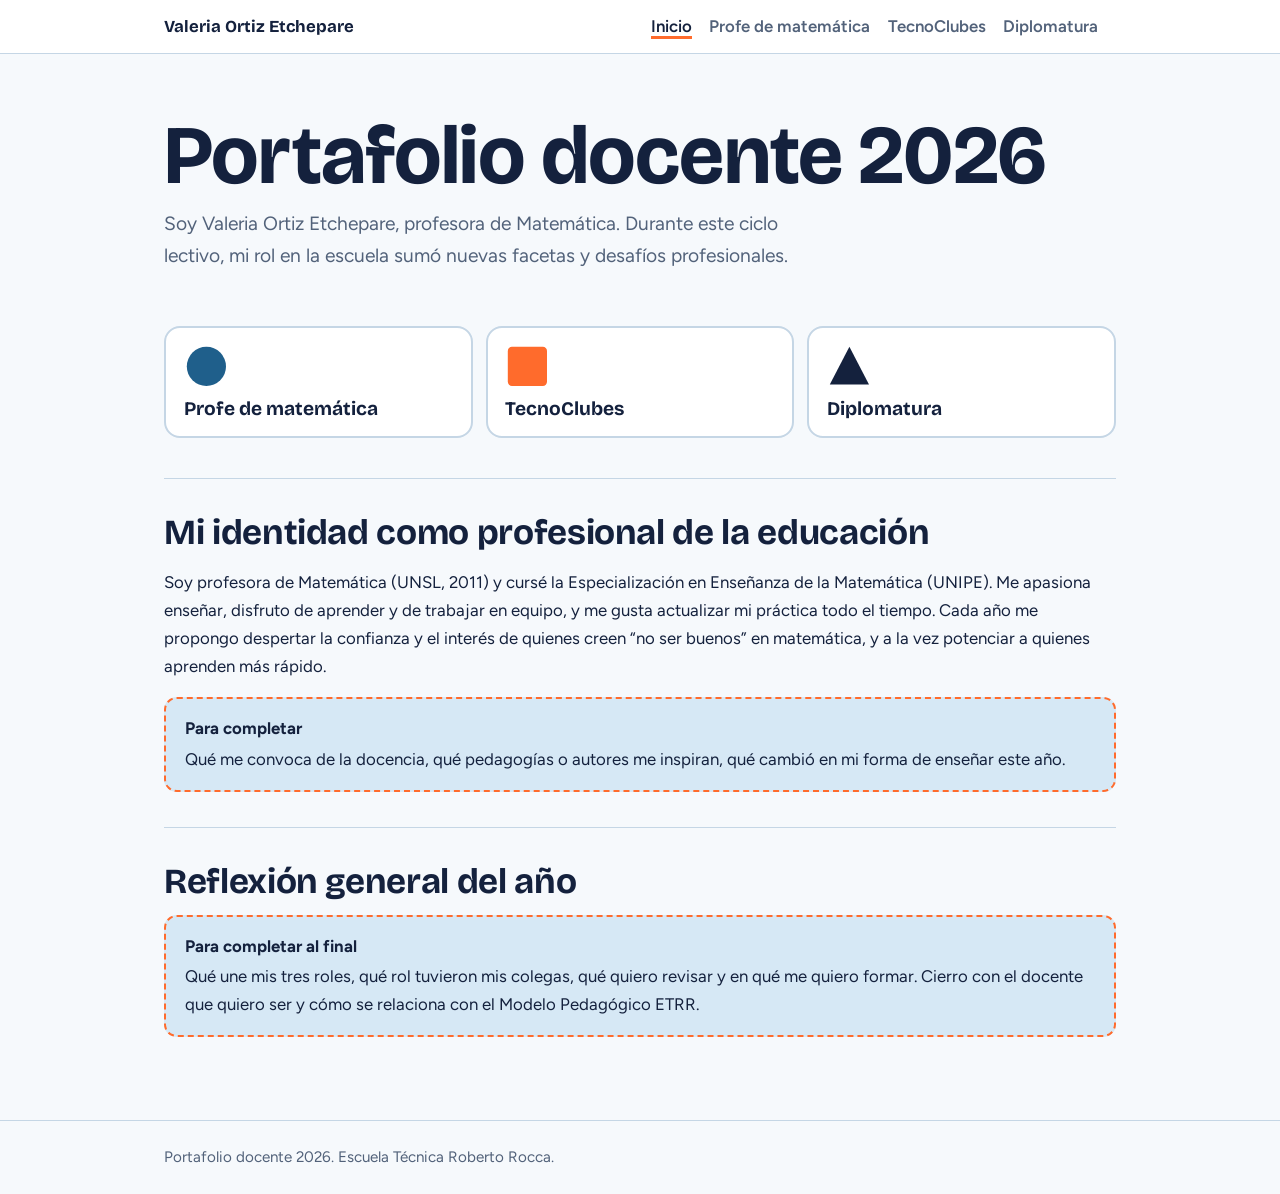
==== index.html @ b4c23781 "Add files via upload" ====
<!doctype html><html lang="es"><head><meta charset="utf-8"><meta name="viewport" content="width=device-width,initial-scale=1"><title>Portafolio docente 2026 - Ortiz Etchepare</title><link rel="preconnect" href="https://fonts.googleapis.com"><link rel="preconnect" href="https://fonts.gstatic.com" crossorigin><link href="https://fonts.googleapis.com/css2?family=Bricolage+Grotesque:wght@600;800&family=Figtree:wght@400;600&display=swap" rel="stylesheet"><link rel="stylesheet" href="styles.css"></head><body>
<header class="top"><div class="wrap"><a class="brand" href="index.html">Valeria Ortiz Etchepare</a><nav aria-label="Principal"><a href="index.html" aria-current="page">Inicio</a><a href="matematica.html">Profe de matemática</a><a href="tecnoclubes.html">TecnoClubes</a><a href="diplomatura.html">Diplomatura</a></nav></div></header>
<main class="wrap"><div class="hero"><h1>Portafolio docente 2026</h1><p>Soy Valeria Ortiz Etchepare, profesora de Matemática. Durante este ciclo lectivo, mi rol en la escuela sumó nuevas facetas y desafíos profesionales.</p></div>
<div class="roles">
<a class="role" href="matematica.html"><svg viewBox="0 0 64 64" aria-hidden="true"><circle cx="32" cy="32" r="28" fill="#1f5f8b"/></svg><strong>Profe de matemática</strong></a>
<a class="role" href="tecnoclubes.html"><svg viewBox="0 0 64 64" aria-hidden="true"><rect x="4" y="4" width="56" height="56" rx="6" fill="#ff6b2c"/></svg><strong>TecnoClubes</strong></a>
<a class="role" href="diplomatura.html"><svg viewBox="0 0 64 64" aria-hidden="true"><polygon points="32,4 60,58 4,58" fill="#14213d"/></svg><strong>Diplomatura</strong></a></div>
<section class="block" id="identidad"><h2>Mi identidad como profesional de la educación</h2>
<p>Soy profesora de Matemática (UNSL, 2011) y cursé la Especialización en Enseñanza de la Matemática (UNIPE). Me apasiona enseñar, disfruto de aprender y de trabajar en equipo, y me gusta actualizar mi práctica todo el tiempo. Cada año me propongo despertar la confianza y el interés de quienes creen “no ser buenos” en matemática, y a la vez potenciar a quienes aprenden más rápido.</p>
<div class="pend"><b>Para completar</b>Qué me convoca de la docencia, qué pedagogías o autores me inspiran, qué cambió en mi forma de enseñar este año.</div></section>
<section class="block" id="reflexion"><h2>Reflexión general del año</h2>
<div class="pend"><b>Para completar al final</b>Qué une mis tres roles, qué rol tuvieron mis colegas, qué quiero revisar y en qué me quiero formar. Cierro con el docente que quiero ser y cómo se relaciona con el Modelo Pedagógico ETRR.</div></section></main>
<footer><div class="wrap">Portafolio docente 2026. Escuela Técnica Roberto Rocca.</div></footer></body></html>
---- styles.css ----
:root{--ink:#14213d;--blue:#1f5f8b;--sky:#d6e8f5;--paper:#f6f9fc;--white:#fff;--orange:#ff6b2c;--muted:#52627a;--line:#c5d6e5;
--f-head:"Bricolage Grotesque",system-ui,sans-serif;--f-body:"Figtree",system-ui,sans-serif}
@media (prefers-color-scheme:dark){:root:not([data-theme="light"]){--ink:#eaf2fa;--blue:#7fb8e0;--sky:#1b2d44;--paper:#0f1a2b;--white:#16253b;--orange:#ff8a57;--muted:#9fb2c8;--line:#2c4260}}
*{box-sizing:border-box}html{scroll-behavior:smooth}
body{margin:0;background:var(--paper);color:var(--ink);font:1.05rem/1.65 var(--f-body)}
a{color:var(--blue)}a:focus-visible,summary:focus-visible{outline:3px solid var(--orange);outline-offset:3px;border-radius:4px}
.wrap{max-width:62rem;margin:0 auto;padding:0 1.25rem}
header.top{border-bottom:1px solid var(--line);background:var(--white)}
header.top .wrap{display:flex;flex-wrap:wrap;gap:.5rem 1.5rem;align-items:center;justify-content:space-between;padding-top:.8rem;padding-bottom:.8rem}
.brand{font:700 1.05rem var(--f-head);text-decoration:none;color:var(--ink)}
nav a{margin-right:1.1rem;text-decoration:none;color:var(--muted);font-weight:600}
nav a:hover,nav a[aria-current]{color:var(--ink);border-bottom:3px solid var(--orange)}
h1,h2,h3{font-family:var(--f-head);line-height:1.1;letter-spacing:-.01em}
h1{font-size:clamp(2.6rem,8vw,5.2rem);margin:0 0 .4rem}
h2{font-size:clamp(1.6rem,4vw,2.2rem);margin:0 0 .8rem}h3{font-size:1.2rem;margin:0 0 .4rem}
.hero{padding:3.5rem 0 2rem}.hero p{max-width:40rem;color:var(--muted);font-size:1.2rem;margin:.2rem 0}
.roles{display:grid;gap:.8rem;grid-template-columns:repeat(auto-fit,minmax(11rem,1fr));margin:1.2rem 0 2.5rem}
.role{display:flex;flex-direction:column;gap:.5rem;padding:1rem 1.1rem;border-radius:1rem;background:var(--white);border:2px solid var(--line);text-decoration:none;color:var(--ink);transition:border-color .2s,transform .2s}
.role:hover,.role:focus-visible{border-color:var(--orange);transform:translateY(-4px)}
.role svg{width:2.8rem;height:2.8rem}.role strong{font:700 1.2rem var(--f-head)}.role span{color:var(--muted)}
.role .go{margin-top:auto;font-weight:700;color:var(--blue)}
section.block{padding:2.2rem 0;border-top:1px solid var(--line)}
.pend{border:2px dashed var(--orange);border-radius:.8rem;padding:1rem 1.2rem;background:var(--sky);color:var(--ink)}
.pend b{display:block;margin-bottom:.2rem}
.grid4{display:grid;gap:1rem;grid-template-columns:repeat(auto-fit,minmax(13rem,1fr))}
.card{background:var(--white);border:1px solid var(--line);border-radius:.9rem;padding:1.1rem}
.card .pend{margin-top:.6rem;font-size:.95rem}
.pagehead{padding:2.5rem 0 1rem}.pagehead svg{width:3.4rem;height:3.4rem}.pagehead p{color:var(--muted);max-width:42rem}
.back{display:inline-block;margin-top:1rem;font-weight:600}
footer{border-top:1px solid var(--line);margin-top:3rem;padding:1.5rem 0;color:var(--muted);font-size:.95rem}
@media (prefers-reduced-motion:reduce){*{transition:none!important;scroll-behavior:auto!important}}

.bar{display:grid;grid-template-columns:2fr 1fr 1fr;gap:.7rem}
.seg{padding:1.2rem;border-radius:1rem;color:var(--paper)}.seg p{margin:.3rem 0 0}
.seg .h{display:block;font:800 2.4rem/1 var(--f-head)}.seg strong{display:block;font:700 1.15rem var(--f-head);margin-top:.3rem}
.s1{background:var(--blue)}.s2{background:var(--ink)}.s3{background:var(--orange);color:#14213d}
@media (max-width:44rem){.bar{grid-template-columns:1fr}}

.feat{list-style:none;margin:0;padding:0;display:grid;gap:1rem;max-width:44rem}
.feat li{padding-left:1rem;border-left:4px solid var(--orange)}
.car-track{display:flex;gap:.8rem;overflow-x:auto;scroll-snap-type:x mandatory;padding-bottom:.6rem}
.car figure{flex:0 0 auto;margin:0;scroll-snap-align:start}
.car img{display:block;height:min(24rem,70vw);width:auto;max-width:85vw;object-fit:cover;border-radius:.9rem}
.car figcaption{font-size:.95rem;color:var(--muted);margin-top:.4rem}
.car-btns{display:flex;gap:.5rem;margin-top:.6rem}
.car-btns button{font:600 1rem var(--f-body);padding:.5rem 1rem;border-radius:.6rem;border:2px solid var(--line);background:var(--white);color:var(--ink);cursor:pointer}
.car-btns button:hover{border-color:var(--orange)}.car-track:focus-visible,.car-btns button:focus-visible{outline:3px solid var(--orange);outline-offset:3px}

.prac{max-width:46rem}.prac ul{padding-left:1.2rem}.prac li{margin-bottom:1.1rem}
.doclinks{display:flex;flex-wrap:wrap;gap:.5rem;margin:.6rem 0 0;padding:0;list-style:none}
.doclinks li{margin:0}
.doclinks a{display:inline-block;padding:.35rem .8rem;border:2px solid var(--line);border-radius:.6rem;background:var(--white);font-weight:600;text-decoration:none}
.doclinks a:hover{border-color:var(--orange)}
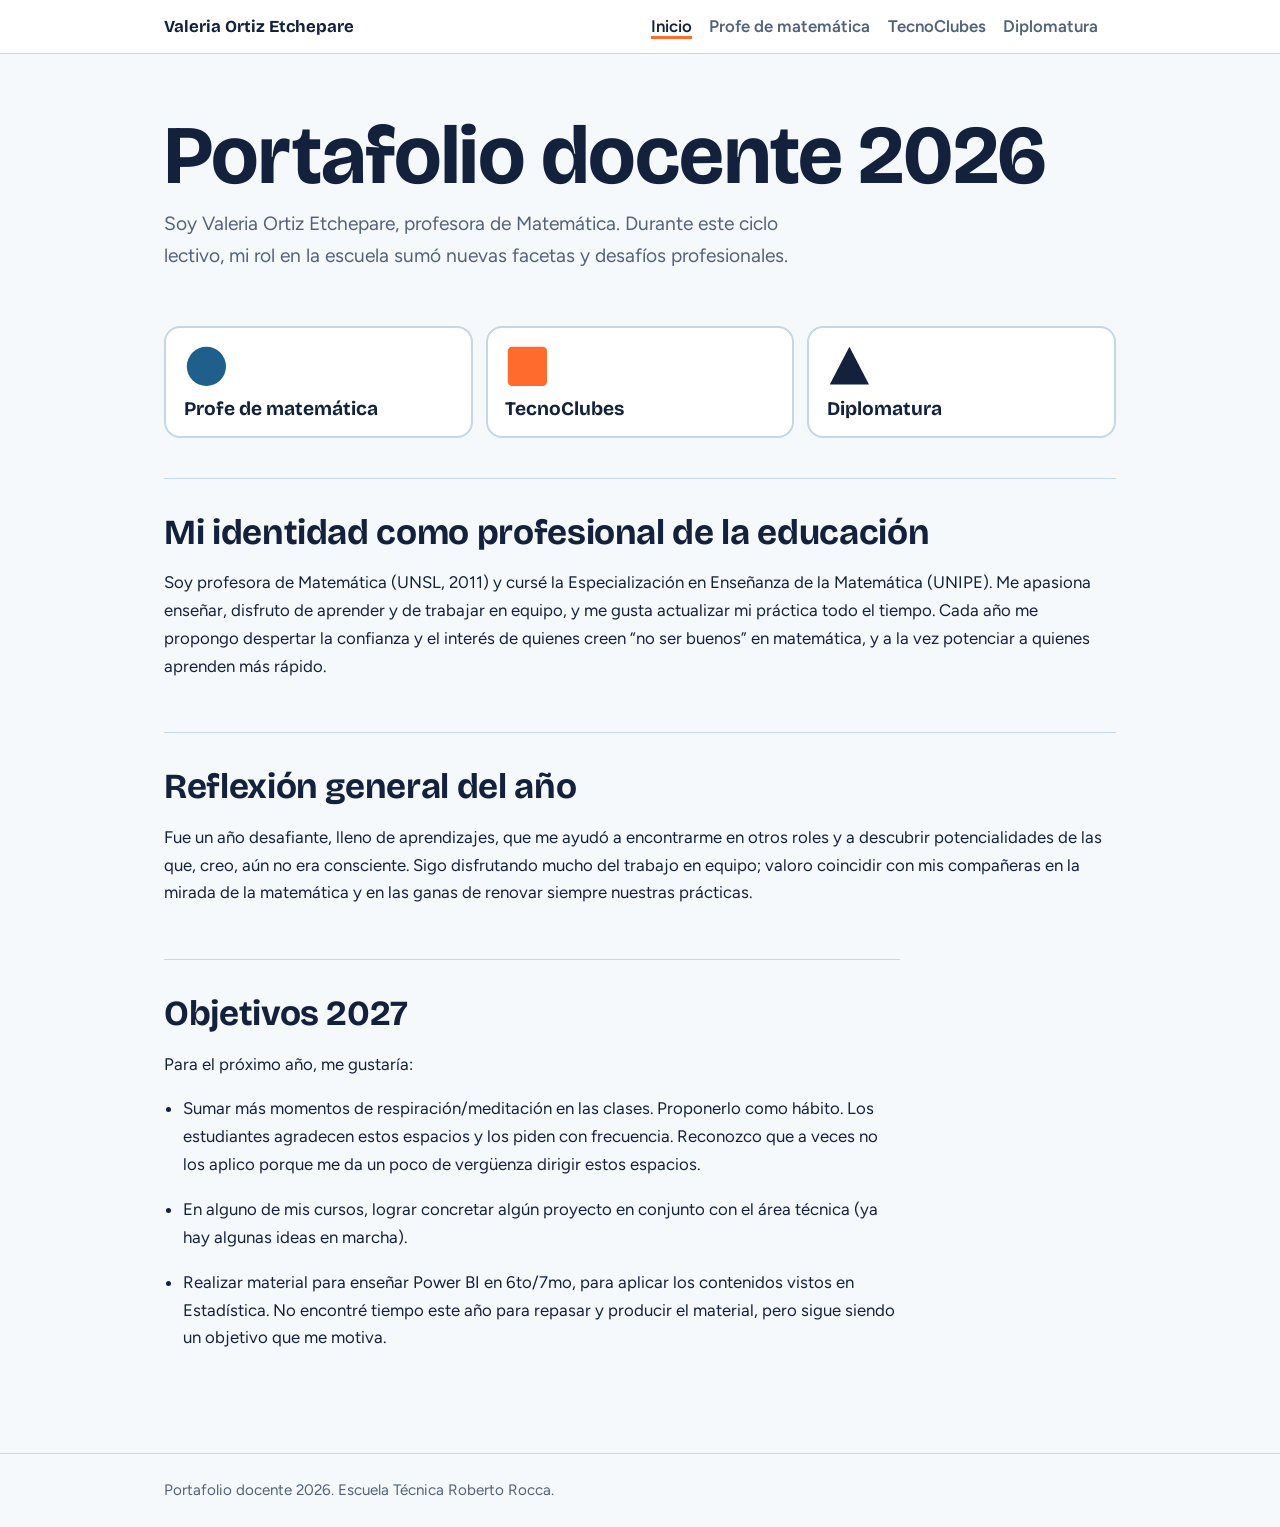
==== commit 74397da8: "Add files via upload" ====
--- a/index.html
+++ b/index.html
@@ -6,8 +6,14 @@
 <a class="role" href="tecnoclubes.html"><svg viewBox="0 0 64 64" aria-hidden="true"><rect x="4" y="4" width="56" height="56" rx="6" fill="#ff6b2c"/></svg><strong>TecnoClubes</strong></a>
 <a class="role" href="diplomatura.html"><svg viewBox="0 0 64 64" aria-hidden="true"><polygon points="32,4 60,58 4,58" fill="#14213d"/></svg><strong>Diplomatura</strong></a></div>
 <section class="block" id="identidad"><h2>Mi identidad como profesional de la educación</h2>
-<p>Soy profesora de Matemática (UNSL, 2011) y cursé la Especialización en Enseñanza de la Matemática (UNIPE). Me apasiona enseñar, disfruto de aprender y de trabajar en equipo, y me gusta actualizar mi práctica todo el tiempo. Cada año me propongo despertar la confianza y el interés de quienes creen “no ser buenos” en matemática, y a la vez potenciar a quienes aprenden más rápido.</p>
-<div class="pend"><b>Para completar</b>Qué me convoca de la docencia, qué pedagogías o autores me inspiran, qué cambió en mi forma de enseñar este año.</div></section>
+<p>Soy profesora de Matemática (UNSL, 2011) y cursé la Especialización en Enseñanza de la Matemática (UNIPE). Me apasiona enseñar, disfruto de aprender y de trabajar en equipo, y me gusta actualizar mi práctica todo el tiempo. Cada año me propongo despertar la confianza y el interés de quienes creen “no ser buenos” en matemática, y a la vez potenciar a quienes aprenden más rápido.</p></section>
 <section class="block" id="reflexion"><h2>Reflexión general del año</h2>
-<div class="pend"><b>Para completar al final</b>Qué une mis tres roles, qué rol tuvieron mis colegas, qué quiero revisar y en qué me quiero formar. Cierro con el docente que quiero ser y cómo se relaciona con el Modelo Pedagógico ETRR.</div></section></main>
+<p>Fue un año desafiante, lleno de aprendizajes, que me ayudó a encontrarme en otros roles y a descubrir potencialidades de las que, creo, aún no era consciente. Sigo disfrutando mucho del trabajo en equipo; valoro coincidir con mis compañeras en la mirada de la matemática y en las ganas de renovar siempre nuestras prácticas.</p></section>
+<section class="block prac" id="objetivos"><h2>Objetivos 2027</h2>
+<p>Para el próximo año, me gustaría:</p>
+<ul>
+<li>Sumar más momentos de respiración/meditación en las clases. Proponerlo como hábito. Los estudiantes agradecen estos espacios y los piden con frecuencia. Reconozco que a veces no los aplico porque me da un poco de vergüenza dirigir estos espacios.</li>
+<li>En alguno de mis cursos, lograr concretar algún proyecto en conjunto con el área técnica (ya hay algunas ideas en marcha).</li>
+<li>Realizar material para enseñar Power BI en 6to/7mo, para aplicar los contenidos vistos en Estadística. No encontré tiempo este año para repasar y producir el material, pero sigue siendo un objetivo que me motiva.</li>
+</ul></section></main>
 <footer><div class="wrap">Portafolio docente 2026. Escuela Técnica Roberto Rocca.</div></footer></body></html>
